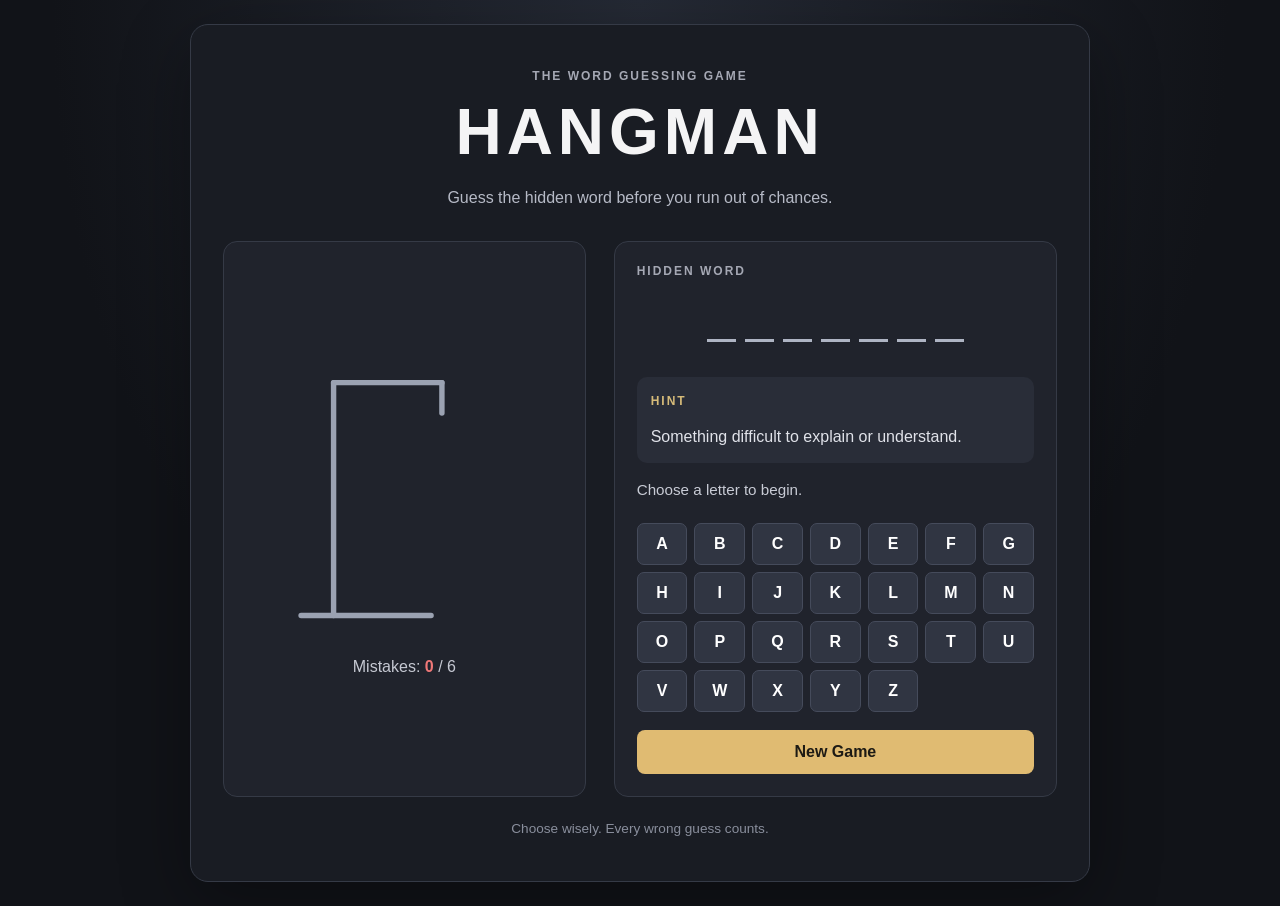
==== index.html @ 089404fe "Add files via upload" ====
<!DOCTYPE html>
<html lang="en">

<head>
    <meta charset="UTF-8">
    <meta name="viewport" content="width=device-width, initial-scale=1.0">
    <title>Hangman</title>
    <link rel="stylesheet" href="style.css">
    <script src="script.js" defer></script>
</head>

<body>
    <main class="game">
        <header class="header">
            <p class="eyebrow">THE WORD GUESSING GAME</p>
            <h1>HANGMAN</h1>
            <p class="subtitle">Guess the hidden word before you run out of chances.</p>
        </header>

        <section class="game-layout">
            <div class="drawing-panel">
                <svg id="hangman-drawing" viewBox="0 0 240 260" role="img" aria-label="Hangman drawing">
                    <g class="gallows">
                        <line x1="25" y1="235" x2="145" y2="235" />
                        <line x1="55" y1="235" x2="55" y2="20" />
                        <line x1="55" y1="20" x2="155" y2="20" />
                        <line x1="155" y1="20" x2="155" y2="48" />
                    </g>
                    <g class="person">
                        <circle class="part" data-part="1" cx="155" cy="68" r="20" />
                        <line class="part" data-part="2" x1="155" y1="88" x2="155" y2="150" />
                        <line class="part" data-part="3" x1="155" y1="105" x2="125" y2="130" />
                        <line class="part" data-part="4" x1="155" y1="105" x2="185" y2="130" />
                        <line class="part" data-part="5" x1="155" y1="150" x2="128" y2="190" />
                        <line class="part" data-part="6" x1="155" y1="150" x2="182" y2="190" />
                    </g>
                </svg>
                <p class="mistakes">Mistakes: <span id="mistakes">0</span> / 6</p>
            </div>

            <div class="play-panel">
                <p class="section-label">HIDDEN WORD</p>
                <div id="word" class="word" aria-label="Hidden word"></div>

                <div class="hint-box">
                    <span class="hint-label">HINT</span>
                    <p id="hint">Your hint will appear here.</p>
                </div>

                <p id="message" class="message" aria-live="polite">
                    Choose a letter to begin.
                </p>

                <div class="keyboard" id="keyboard" aria-label="Letter choices"></div>

                <button id="new-game" class="new-game">New Game</button>
            </div>
        </section>

        <footer>
            <p>Choose wisely. Every wrong guess counts.</p>
        </footer>
    </main>
</body>

</html>
---- style.css ----
* {
    box-sizing: border-box;
}

:root {
    color-scheme: dark;
    font-family: Arial, Helvetica, sans-serif;
    background: #111318;
    color: #f4f4f5;
}

body {
    margin: 0;
    min-height: 100vh;
    display: grid;
    place-items: center;
    padding: 24px;
    background:
        radial-gradient(ellipse at top, #252a35 0%, #111318 65%);
}

button {
    font: inherit;
}

.game {
    width: min(900px, 100%);
    padding: 32px;
    border: 1px solid #353a46;
    border-radius: 18px;
    background: #191c23;
    box-shadow: 0 20px 70px #0005;
}

.header {
    text-align: center;
    margin-bottom: 30px;
}

.eyebrow,
.section-label,
.hint-label {
    color: #a5a8b4;
    font-size: 0.75rem;
    font-weight: 700;
    letter-spacing: 2px;
}

h1 {
    font-size: clamp(2.4rem, 7vw, 4rem);
    letter-spacing: 5px;
    margin: 12px 0;
}

.subtitle {
    color: #b6bac6;
    line-height: 1.6;
}

.game-layout {
    display: grid;
    grid-template-columns: 0.9fr 1.1fr;
    gap: 28px;
}

.drawing-panel,
.play-panel {
    min-width: 0;
    border: 1px solid #353a46;
    border-radius: 14px;
    padding: 22px;
    background: #20232c;
}

.drawing-panel {
    display: flex;
    flex-direction: column;
    align-items: center;
    justify-content: center;
}

#hangman-drawing {
    width: 100%;
    max-width: 260px;
}

.gallows {
    fill: none;
    stroke: #9ba2b2;
    stroke-width: 5;
    stroke-linecap: round;
}

.person {
    fill: none;
    stroke: #f07878;
    stroke-width: 4;
    stroke-linecap: round;
}

.part {
    visibility: hidden;
}

.part.visible {
    visibility: visible;
}

.mistakes {
    color: #c5c8d2;
    margin-bottom: 0;
}

#mistakes {
    color: #f07878;
    font-weight: bold;
}

.section-label {
    margin-top: 0;
}

.word {
    display: flex;
    flex-wrap: wrap;
    justify-content: center;
    gap: 9px;
    min-height: 55px;
    margin: 22px 0;
}

.letter-slot {
    width: 29px;
    height: 42px;
    border-bottom: 3px solid #aeb4c3;
    display: grid;
    place-items: center;
    font-size: 1.35rem;
    font-weight: 700;
    text-transform: uppercase;
}

.hint-box {
    padding: 14px;
    border-radius: 10px;
    background: #292d38;
}

.hint-label {
    color: #d6bb79;
}

#hint {
    margin-bottom: 0;
    color: #e0e2e9;
    line-height: 1.5;
}

.message {
    min-height: 24px;
    margin: 18px 0;
    color: #c8cbd5;
    font-size: 0.95rem;
}

.message.win {
    color: #7ee0a0;
}

.message.loss {
    color: #ff8989;
}

.keyboard {
    display: grid;
    grid-template-columns: repeat(7, minmax(0, 1fr));
    gap: 7px;
}

.letter-button {
    min-width: 0;
    padding: 11px 0;
    border: 1px solid #454b5b;
    border-radius: 7px;
    background: #303542;
    color: #fff;
    font-weight: 700;
    cursor: pointer;
    transition: background 0.15s, transform 0.15s;
}

.letter-button:hover:not(:disabled) {
    background: #484f60;
    transform: translateY(-2px);
}

.letter-button:disabled {
    opacity: 0.38;
    cursor: not-allowed;
}

.letter-button.correct {
    background: #214c38;
    border-color: #397d5b;
    opacity: 1;
}

.letter-button.wrong {
    background: #582d35;
    border-color: #914550;
    opacity: 1;
}

.new-game {
    width: 100%;
    margin-top: 18px;
    padding: 13px;
    border: none;
    border-radius: 8px;
    background: #e0bb72;
    color: #1d1a14;
    font-weight: 800;
    cursor: pointer;
}

.new-game:hover {
    background: #f0ce8c;
}

button:focus-visible {
    outline: 3px solid #f0ce8c;
    outline-offset: 3px;
}

footer {
    margin-top: 24px;
    text-align: center;
    color: #898e9c;
    font-size: 0.85rem;
}

@media (max-width: 650px) {
    body {
        padding: 12px;
    }

    .game {
        padding: 18px;
    }

    .game-layout {
        grid-template-columns: 1fr;
        gap: 16px;
    }

    .drawing-panel {
        padding: 10px;
    }

    #hangman-drawing {
        max-width: 190px;
        max-height: 200px;
    }

    .play-panel {
        padding: 16px;
    }

    .keyboard {
        grid-template-columns: repeat(7, minmax(0, 1fr));
        gap: 5px;
    }

    .letter-button {
        padding: 12px 0;
    }
}
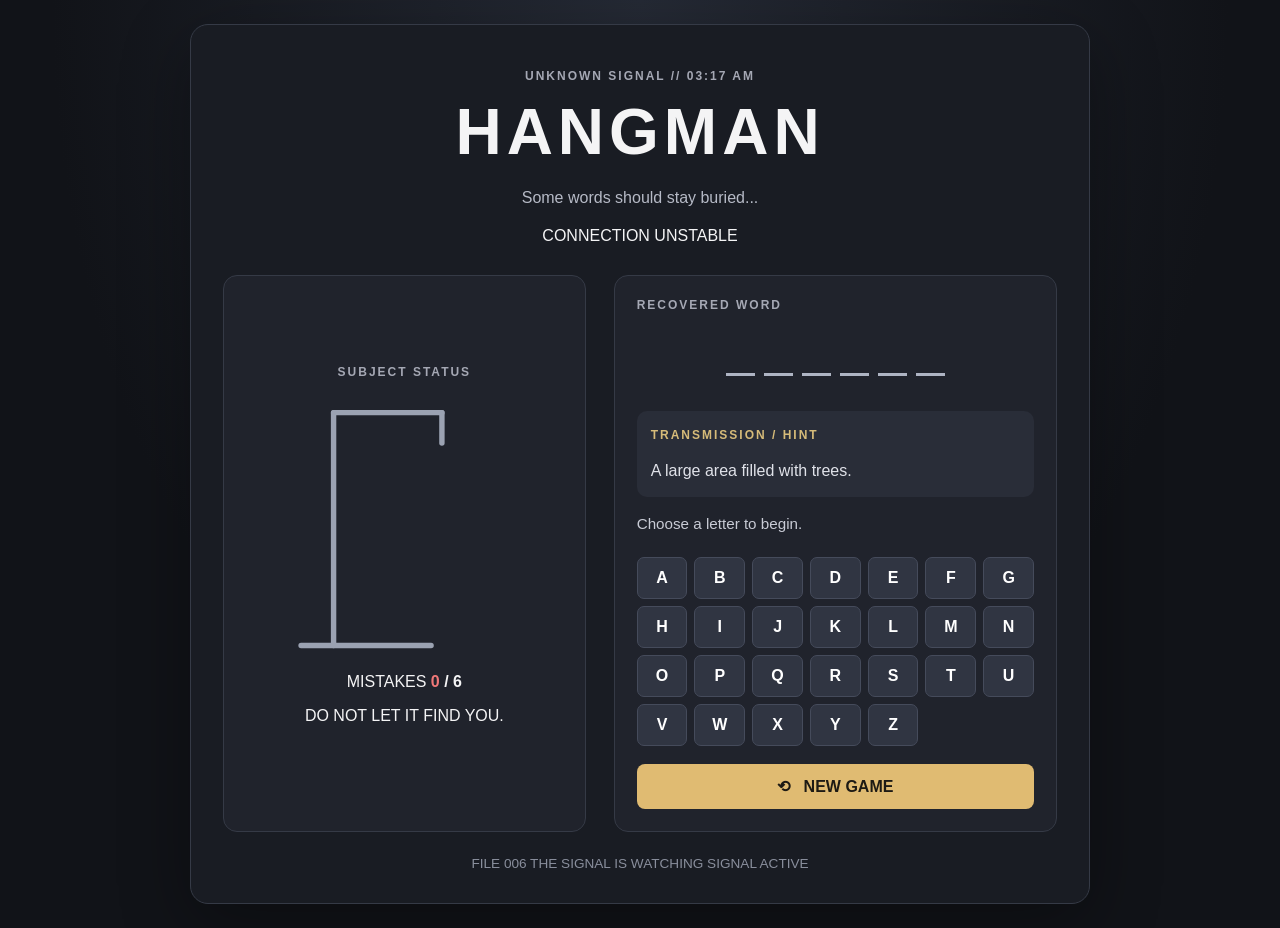
==== commit c2961739: "Revamp Hangman game HTML structure and design Updated the Hangman game interface with new themes and" ====
--- a/index.html
+++ b/index.html
@@ -4,21 +4,29 @@
 <head>
     <meta charset="UTF-8">
     <meta name="viewport" content="width=device-width, initial-scale=1.0">
-    <title>Hangman</title>
+    <meta name="theme-color" content="#080506">
+    <title>HANGMAN — Some Words Should Stay Buried</title>
     <link rel="stylesheet" href="style.css">
     <script src="script.js" defer></script>
 </head>
 
 <body>
+    <div class="background-art" aria-hidden="true"></div>
+    <div class="scanlines" aria-hidden="true"></div>
+    <div class="vignette" aria-hidden="true"></div>
+
     <main class="game">
         <header class="header">
-            <p class="eyebrow">THE WORD GUESSING GAME</p>
+            <p class="eyebrow">UNKNOWN SIGNAL // 03:17 AM</p>
             <h1>HANGMAN</h1>
-            <p class="subtitle">Guess the hidden word before you run out of chances.</p>
+            <p class="subtitle">Some words should stay buried...</p>
+            <div class="signal"><span></span> CONNECTION UNSTABLE</div>
         </header>
 
         <section class="game-layout">
             <div class="drawing-panel">
+                <p class="section-label">SUBJECT STATUS</p>
+
                 <svg id="hangman-drawing" viewBox="0 0 240 260" role="img" aria-label="Hangman drawing">
                     <g class="gallows">
                         <line x1="25" y1="235" x2="145" y2="235" />
@@ -35,32 +43,39 @@
                         <line class="part" data-part="6" x1="155" y1="150" x2="182" y2="190" />
                     </g>
                 </svg>
-                <p class="mistakes">Mistakes: <span id="mistakes">0</span> / 6</p>
+
+                <div class="status-box">
+                    <span>MISTAKES</span>
+                    <strong><span id="mistakes">0</span><span class="muted"> / 6</span></strong>
+                </div>
+                <p class="warning">DO NOT LET IT FIND YOU.</p>
             </div>
 
             <div class="play-panel">
-                <p class="section-label">HIDDEN WORD</p>
+                <p class="section-label">RECOVERED WORD</p>
                 <div id="word" class="word" aria-label="Hidden word"></div>
 
                 <div class="hint-box">
-                    <span class="hint-label">HINT</span>
-                    <p id="hint">Your hint will appear here.</p>
+                    <span class="hint-label">TRANSMISSION / HINT</span>
+                    <p id="hint">Receiving signal...</p>
                 </div>
 
                 <p id="message" class="message" aria-live="polite">
-                    Choose a letter to begin.
+                    The connection is open. Choose a letter.
                 </p>
 
-                <div class="keyboard" id="keyboard" aria-label="Letter choices"></div>
+                <div id="keyboard" class="keyboard" aria-label="Letter choices"></div>
 
-                <button id="new-game" class="new-game">New Game</button>
+                <button id="new-game" class="new-game">⟲ &nbsp; NEW GAME</button>
             </div>
         </section>
 
         <footer>
-            <p>Choose wisely. Every wrong guess counts.</p>
+            <span>FILE 006</span>
+            <span>THE SIGNAL IS WATCHING</span>
+            <span id="clock">SIGNAL ACTIVE</span>
         </footer>
     </main>
 </body>
 
-</html>+</html>
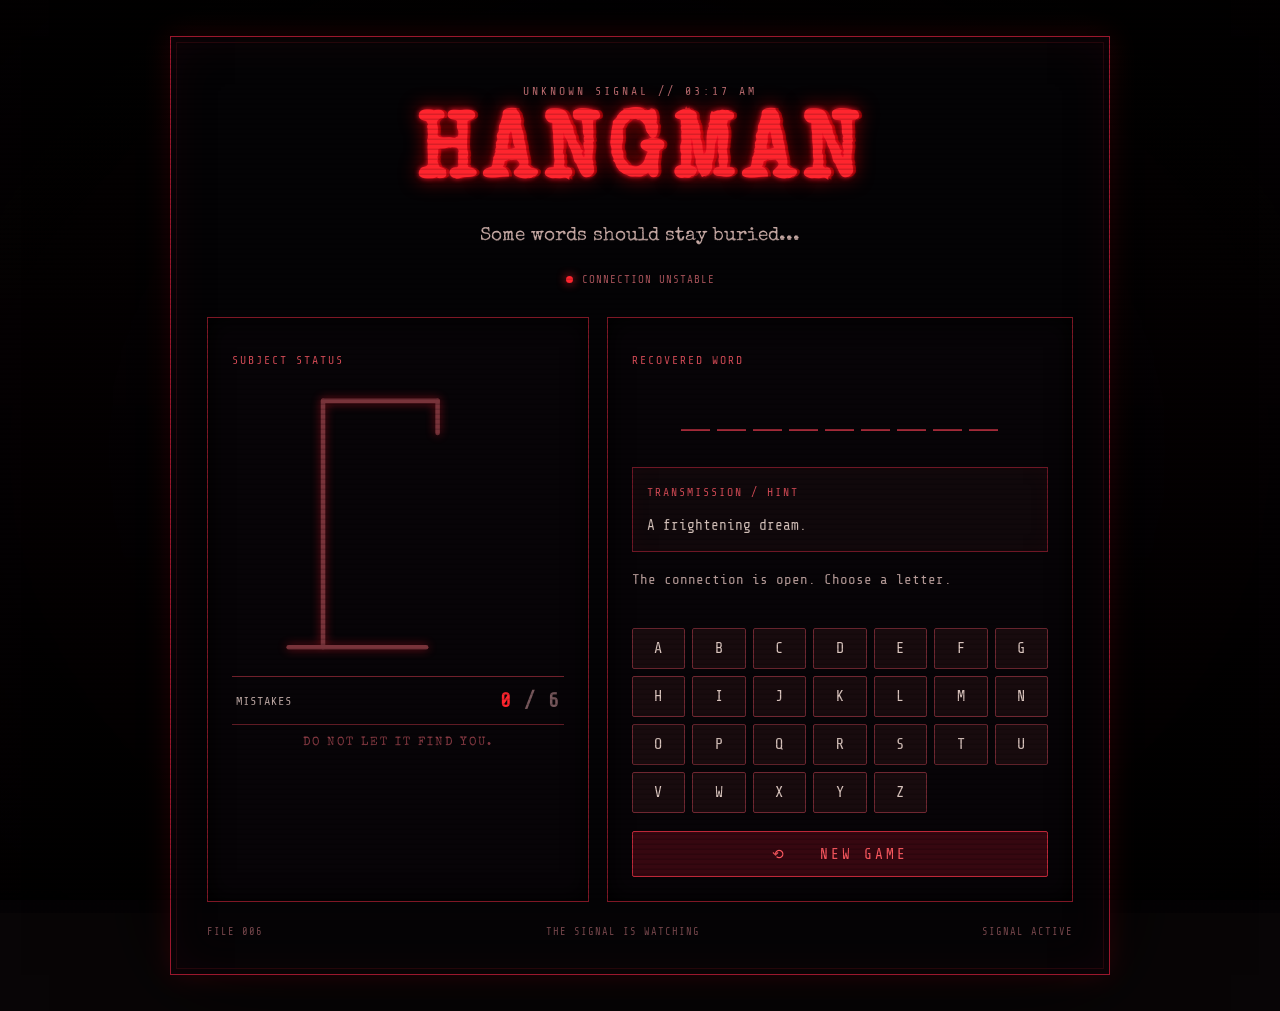
==== commit 15485f11: "Add files via upload" ====
--- a/index.html
+++ b/index.html
@@ -78,4 +78,4 @@
     </main>
 </body>
 
-</html>
+</html>
--- a/style.css
+++ b/style.css
@@ -1,99 +1,183 @@
+@import url('https://fonts.googleapis.com/css2?family=Special+Elite&family=Share+Tech+Mono&display=swap');
+
+:root {
+    color-scheme: dark;
+    --red: #ff252e;
+    --deep-red: #8f0915;
+    --paper: #d8c8bf;
+    --muted: #82716f;
+    --panel: rgba(8, 5, 7, 0.88);
+    font-family: 'Share Tech Mono', 'Courier New', monospace;
+}
+
 * {
     box-sizing: border-box;
 }
 
-:root {
-    color-scheme: dark;
-    font-family: Arial, Helvetica, sans-serif;
-    background: #111318;
-    color: #f4f4f5;
+html {
+    min-height: 100%;
+    background: #080506;
 }
 
 body {
+    position: relative;
+    isolation: isolate;
+    min-height: 100vh;
     margin: 0;
-    min-height: 100vh;
+    padding: 36px 20px;
     display: grid;
     place-items: center;
-    padding: 24px;
+    overflow-x: hidden;
+    color: var(--paper);
+    background: #080506;
+}
+
+.background-art,
+.scanlines,
+.vignette {
+    position: fixed;
+    inset: 0;
+    pointer-events: none;
+}
+
+.background-art {
+    z-index: -3;
     background:
-        radial-gradient(ellipse at top, #252a35 0%, #111318 65%);
-}
-
-button {
-    font: inherit;
+        linear-gradient(rgba(5, 2, 4, 0.52), rgba(5, 2, 4, 0.76)),
+        url("background.png") center 45% / cover no-repeat;
+    filter: saturate(0.8);
+    transform: scale(1.03);
+}
+
+.scanlines {
+    z-index: 3;
+    opacity: 0.15;
+    background: repeating-linear-gradient(to bottom,
+            transparent 0px,
+            transparent 3px,
+            #000 4px,
+            #000 5px);
+}
+
+.vignette {
+    z-index: -2;
+    background:
+        radial-gradient(ellipse at center, transparent 15%, #000b 100%),
+        linear-gradient(90deg, #10030740, transparent 45%, #10030740);
 }
 
 .game {
-    width: min(900px, 100%);
-    padding: 32px;
-    border: 1px solid #353a46;
-    border-radius: 18px;
-    background: #191c23;
-    box-shadow: 0 20px 70px #0005;
+    width: min(940px, 100%);
+    padding: clamp(18px, 4vw, 36px);
+    position: relative;
+    border: 1px solid #9b172d;
+    background: rgba(5, 4, 6, 0.88);
+    box-shadow:
+        0 0 25px #ff001a24,
+        0 0 100px #000,
+        inset 0 0 45px #31030b42;
+    animation: appear 1.1s ease-out both, flicker 7s infinite;
+}
+
+.game::before {
+    content: "";
+    position: absolute;
+    inset: 5px;
+    pointer-events: none;
+    border: 1px solid #a51a292e;
 }
 
 .header {
+    position: relative;
     text-align: center;
     margin-bottom: 30px;
 }
 
-.eyebrow,
-.section-label,
-.hint-label {
-    color: #a5a8b4;
-    font-size: 0.75rem;
-    font-weight: 700;
-    letter-spacing: 2px;
+.eyebrow {
+    color: #ba6c70;
+    font-size: 0.72rem;
+    letter-spacing: 3px;
 }
 
 h1 {
-    font-size: clamp(2.4rem, 7vw, 4rem);
-    letter-spacing: 5px;
-    margin: 12px 0;
+    margin: 12px 0 2px;
+    color: var(--red);
+    font-family: 'Special Elite', Georgia, serif;
+    font-size: clamp(3rem, 9vw, 5.8rem);
+    letter-spacing: 7px;
+    line-height: 1.05;
+    text-shadow:
+        0 0 5px #ff152e,
+        0 0 20px #f00a,
+        3px 0 #700;
+    animation: title-flicker 5s infinite;
 }
 
 .subtitle {
-    color: #b6bac6;
-    line-height: 1.6;
+    color: #c6a9a4;
+    font-family: 'Special Elite', Georgia, serif;
+    font-size: clamp(0.95rem, 2.5vw, 1.2rem);
+}
+
+.signal {
+    display: inline-flex;
+    align-items: center;
+    gap: 9px;
+    margin-top: 8px;
+    color: #a45158;
+    font-size: 0.68rem;
+    letter-spacing: 1px;
+}
+
+.signal span {
+    width: 7px;
+    height: 7px;
+    border-radius: 50%;
+    background: var(--red);
+    box-shadow: 0 0 10px var(--red);
+    animation: pulse 1.5s infinite;
 }
 
 .game-layout {
     display: grid;
     grid-template-columns: 0.9fr 1.1fr;
-    gap: 28px;
+    gap: 18px;
 }
 
 .drawing-panel,
 .play-panel {
     min-width: 0;
-    border: 1px solid #353a46;
-    border-radius: 14px;
-    padding: 22px;
-    background: #20232c;
-}
-
-.drawing-panel {
-    display: flex;
-    flex-direction: column;
-    align-items: center;
-    justify-content: center;
+    padding: clamp(14px, 3vw, 24px);
+    border: 1px solid #7e1725;
+    background: var(--panel);
+    box-shadow: inset 0 0 25px #000;
+}
+
+.section-label,
+.hint-label {
+    color: #d14a55;
+    font-size: 0.72rem;
+    letter-spacing: 2px;
 }
 
 #hangman-drawing {
+    display: block;
     width: 100%;
-    max-width: 260px;
+    max-width: 275px;
+    margin: 0 auto;
+    filter: drop-shadow(0 0 5px #ff182b77);
 }
 
 .gallows {
     fill: none;
-    stroke: #9ba2b2;
-    stroke-width: 5;
+    stroke: #78333a;
+    stroke-width: 4;
     stroke-linecap: round;
 }
 
 .person {
     fill: none;
-    stroke: #f07878;
+    stroke: var(--red);
     stroke-width: 4;
     stroke-linecap: round;
 }
@@ -104,71 +188,92 @@
 
 .part.visible {
     visibility: visible;
-}
-
-.mistakes {
-    color: #c5c8d2;
-    margin-bottom: 0;
-}
-
-#mistakes {
-    color: #f07878;
-    font-weight: bold;
-}
-
-.section-label {
-    margin-top: 0;
+    animation: reveal 0.35s ease-out both;
+}
+
+.status-box {
+    display: flex;
+    justify-content: space-between;
+    align-items: center;
+    gap: 8px;
+    padding: 12px 4px;
+    border-top: 1px solid #70202b;
+    border-bottom: 1px solid #70202b;
+    color: #bba6a2;
+    font-size: 0.75rem;
+    letter-spacing: 1px;
+}
+
+.status-box strong {
+    color: var(--red);
+    font-size: 1.25rem;
+}
+
+.muted {
+    color: #76575b;
+}
+
+.warning {
+    color: #8b3c45;
+    text-align: center;
+    font-family: 'Special Elite', Georgia, serif;
+    font-size: 0.75rem;
+    letter-spacing: 2px;
 }
 
 .word {
     display: flex;
     flex-wrap: wrap;
     justify-content: center;
-    gap: 9px;
-    min-height: 55px;
+    gap: 7px;
+    min-height: 56px;
     margin: 22px 0;
 }
 
 .letter-slot {
+    display: grid;
+    place-items: center;
     width: 29px;
     height: 42px;
-    border-bottom: 3px solid #aeb4c3;
-    display: grid;
-    place-items: center;
-    font-size: 1.35rem;
-    font-weight: 700;
+    border-bottom: 2px solid #a22a38;
+    color: #f4d9d5;
+    font-family: 'Special Elite', Georgia, serif;
+    font-size: 1.4rem;
     text-transform: uppercase;
+    text-shadow: 0 0 8px #f002;
 }
 
 .hint-box {
     padding: 14px;
-    border-radius: 10px;
-    background: #292d38;
-}
-
-.hint-label {
-    color: #d6bb79;
+    border: 1px solid #6e1725;
+    background: #10080b;
+    box-shadow: inset 0 0 18px #4d07121c;
 }
 
 #hint {
     margin-bottom: 0;
-    color: #e0e2e9;
+    color: #d4c1ba;
+    line-height: 1.6;
+    font-size: 0.9rem;
+}
+
+.message {
+    min-height: 42px;
+    margin: 17px 0;
+    color: #b99e9b;
+    font-size: 0.88rem;
     line-height: 1.5;
 }
 
-.message {
-    min-height: 24px;
-    margin: 18px 0;
-    color: #c8cbd5;
-    font-size: 0.95rem;
-}
-
 .message.win {
-    color: #7ee0a0;
+    color: #a7d8a1;
+    text-shadow: 0 0 10px #57ff663b;
 }
 
 .message.loss {
-    color: #ff8989;
+    color: #ff343e;
+    text-shadow: 0 0 10px #ff001a88;
+    animation: title-flicker 1.5s infinite;
 }
 
 .keyboard {
@@ -180,98 +285,232 @@
 .letter-button {
     min-width: 0;
     padding: 11px 0;
-    border: 1px solid #454b5b;
-    border-radius: 7px;
-    background: #303542;
-    color: #fff;
-    font-weight: 700;
+    border: 1px solid #6f2731;
+    border-radius: 2px;
+    background: #180b0e;
+    color: #d9c4bd;
+    font-family: inherit;
+    font-size: 0.95rem;
     cursor: pointer;
-    transition: background 0.15s, transform 0.15s;
+    transition: background 0.15s, border-color 0.15s,
+        color 0.15s, box-shadow 0.15s;
 }
 
 .letter-button:hover:not(:disabled) {
-    background: #484f60;
-    transform: translateY(-2px);
+    border-color: var(--red);
+    background: #4a0a15;
+    color: white;
+    box-shadow: 0 0 13px #ff001a38;
 }
 
 .letter-button:disabled {
-    opacity: 0.38;
     cursor: not-allowed;
 }
 
 .letter-button.correct {
-    background: #214c38;
-    border-color: #397d5b;
-    opacity: 1;
+    color: #b5e3ae;
+    border-color: #386d3d;
+    background: #101c12;
+    opacity: 0.8;
 }
 
 .letter-button.wrong {
-    background: #582d35;
-    border-color: #914550;
-    opacity: 1;
+    color: #8a5054;
+    background: #120608;
+    border-color: #3d171c;
+    text-decoration: line-through;
+    opacity: 0.6;
 }
 
 .new-game {
     width: 100%;
     margin-top: 18px;
-    padding: 13px;
-    border: none;
-    border-radius: 8px;
-    background: #e0bb72;
-    color: #1d1a14;
-    font-weight: 800;
+    padding: 14px;
+    border: 1px solid #bd2738;
+    border-radius: 2px;
+    background: #360710;
+    color: #ff5a61;
+    font-family: inherit;
+    font-size: 0.9rem;
+    letter-spacing: 3px;
     cursor: pointer;
+    transition: background 0.2s, box-shadow 0.2s;
 }
 
 .new-game:hover {
-    background: #f0ce8c;
+    background: #640b1a;
+    box-shadow: 0 0 20px #ff001a42;
 }
 
 button:focus-visible {
-    outline: 3px solid #f0ce8c;
+    outline: 2px solid #ff858b;
     outline-offset: 3px;
 }
 
 footer {
+    display: flex;
+    justify-content: space-between;
+    flex-wrap: wrap;
+    gap: 10px;
     margin-top: 24px;
-    text-align: center;
-    color: #898e9c;
-    font-size: 0.85rem;
+    color: #74454a;
+    font-size: 0.65rem;
+    letter-spacing: 1px;
+}
+
+body.danger {
+    --red: #ff101c;
+}
+
+body.danger .game {
+    border-color: #f00;
+    box-shadow: 0 0 35px #ff001a4d, 0 0 100px #000;
+}
+
+body.danger .background-art {
+    filter: saturate(1.4) contrast(1.12);
+}
+
+body.danger .scanlines {
+    opacity: 0.28;
+}
+
+body.shake .game {
+    animation: shake 0.3s linear;
+}
+
+@keyframes appear {
+    from {
+        opacity: 0;
+        transform: translateY(12px);
+    }
+
+    to {
+        opacity: 1;
+        transform: translateY(0);
+    }
+}
+
+@keyframes flicker {
+
+    0%,
+    18%,
+    20%,
+    52%,
+    54%,
+    100% {
+        opacity: 1;
+    }
+
+    19%,
+    53% {
+        opacity: 0.94;
+    }
+}
+
+@keyframes title-flicker {
+
+    0%,
+    94%,
+    97%,
+    100% {
+        opacity: 1;
+    }
+
+    95%,
+    96% {
+        opacity: 0.72;
+    }
+}
+
+@keyframes pulse {
+
+    0%,
+    100% {
+        opacity: 1;
+    }
+
+    50% {
+        opacity: 0.35;
+    }
+}
+
+@keyframes reveal {
+    from {
+        opacity: 0;
+    }
+
+    to {
+        opacity: 1;
+    }
+}
+
+@keyframes shake {
+
+    0%,
+    100% {
+        transform: translateX(0);
+    }
+
+    25% {
+        transform: translateX(-4px);
+    }
+
+    50% {
+        transform: translateX(4px);
+    }
+
+    75% {
+        transform: translateX(-2px);
+    }
+}
+
+@media (prefers-reduced-motion: reduce) {
+
+    *,
+    *::before,
+    *::after {
+        animation-duration: 0.01ms !important;
+        animation-iteration-count: 1 !important;
+        scroll-behavior: auto !important;
+    }
 }
 
 @media (max-width: 650px) {
     body {
-        padding: 12px;
+        padding: 14px 10px;
     }
 
     .game {
-        padding: 18px;
+        padding: 16px;
     }
 
     .game-layout {
         grid-template-columns: 1fr;
-        gap: 16px;
     }
 
     .drawing-panel {
-        padding: 10px;
+        padding: 12px;
     }
 
     #hangman-drawing {
         max-width: 190px;
-        max-height: 200px;
+        max-height: 190px;
     }
 
     .play-panel {
-        padding: 16px;
+        padding: 14px;
     }
 
     .keyboard {
-        grid-template-columns: repeat(7, minmax(0, 1fr));
         gap: 5px;
     }
 
     .letter-button {
         padding: 12px 0;
     }
+
+    footer {
+        justify-content: center;
+    }
 }
